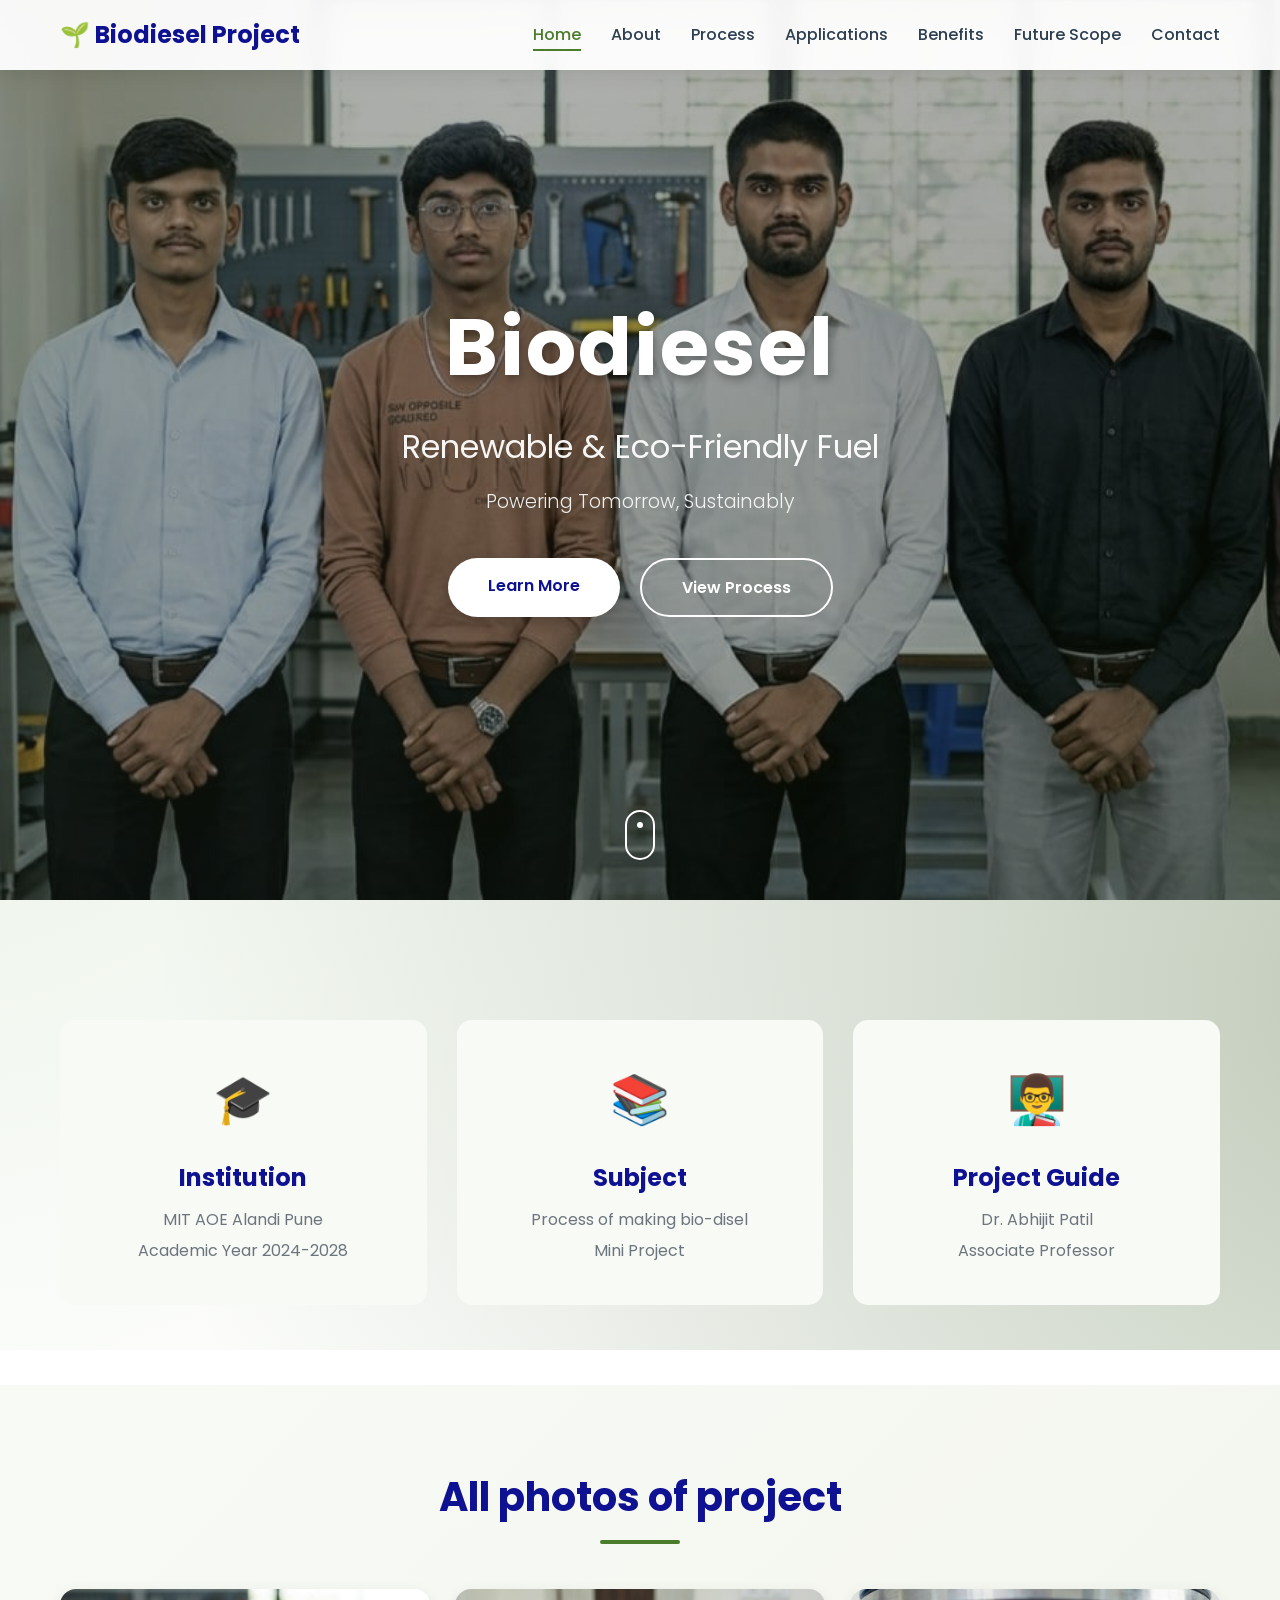
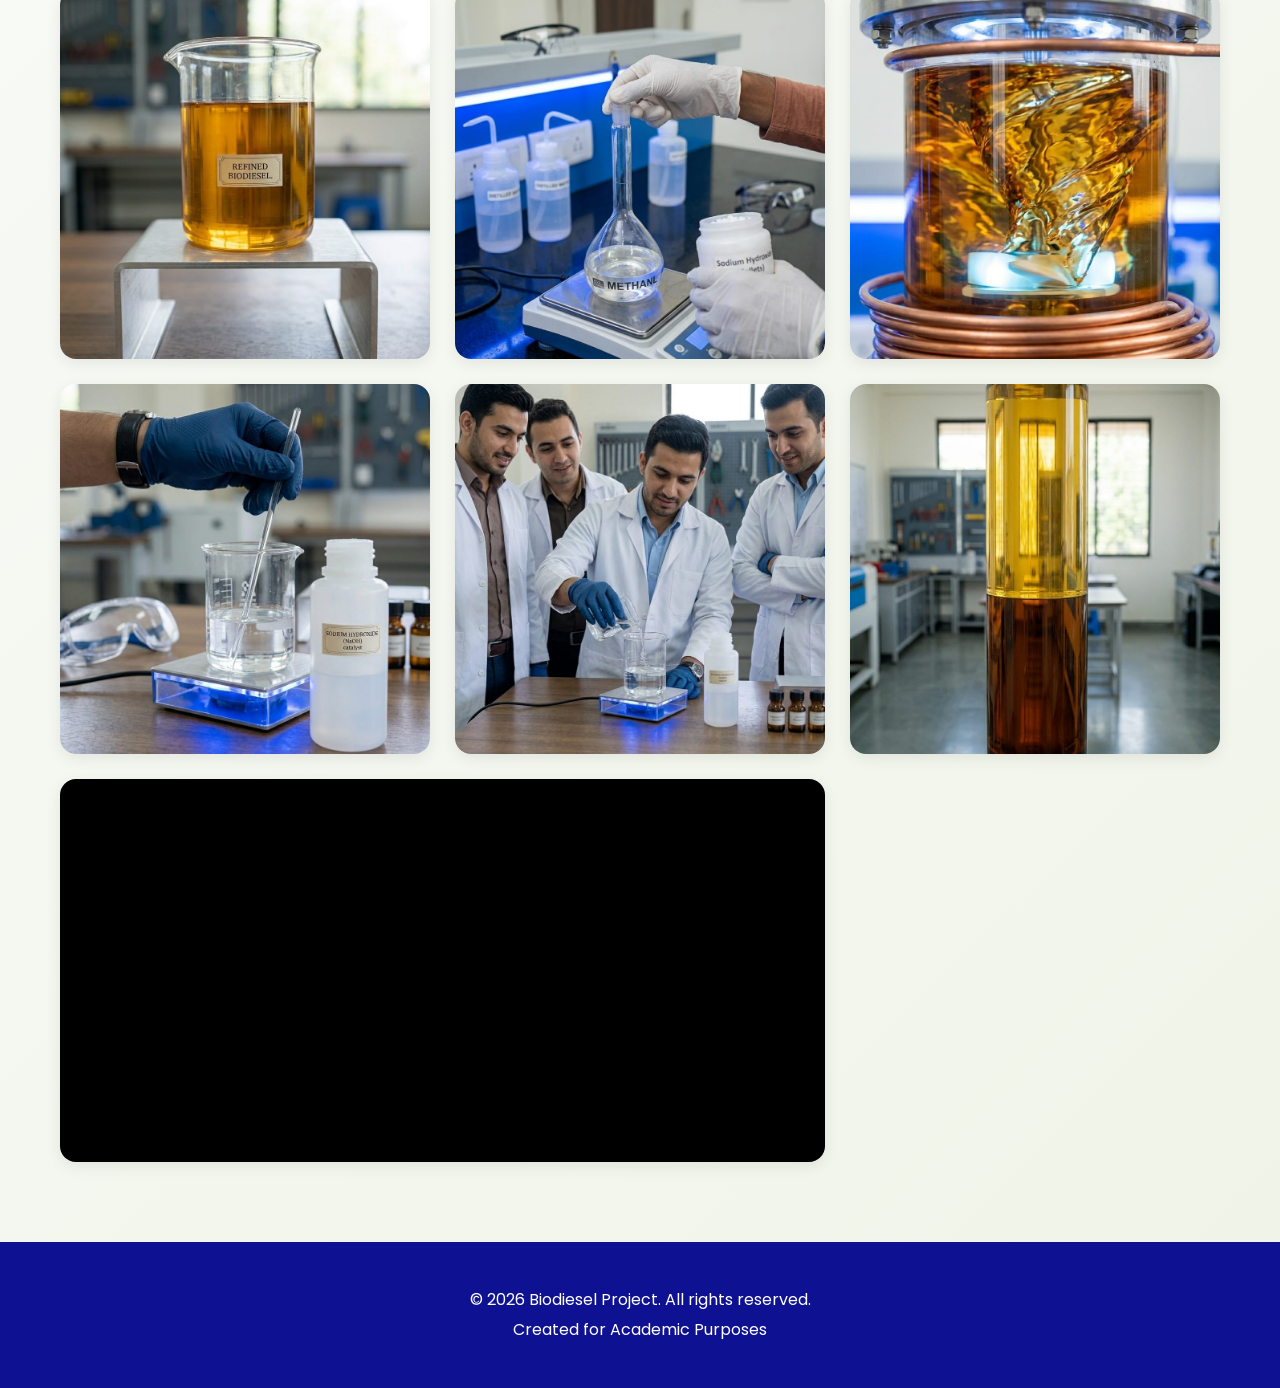
==== index.html @ 15bb2aa9 "done" ====
<!DOCTYPE html>
<html lang="en">
<head>
    <meta charset="UTF-8">
    <meta name="viewport" content="width=device-width, initial-scale=1.0">
    <title>Biodiesel - Renewable & Eco-Friendly Fuel</title>
    <link rel="stylesheet" href="styles.css">
    <link href="https://fonts.googleapis.com/css2?family=Poppins:wght@300;400;600;700&display=swap" rel="stylesheet">
</head>
<body>
    <!-- Navigation -->
    <nav class="navbar">
        <div class="nav-container">
            <div class="nav-logo">🌱 Biodiesel Project</div>
            <ul class="nav-menu">
                <li><a href="index.html" class="nav-link active">Home</a></li>
                <li><a href="about.html" class="nav-link">About</a></li>
                <li><a href="process.html" class="nav-link">Process</a></li>
                <li><a href="applications.html" class="nav-link">Applications</a></li>
                <li><a href="benefits.html" class="nav-link">Benefits</a></li>
                <li><a href="future.html" class="nav-link">Future Scope</a></li>
                <li><a href="contact.html" class="nav-link">Contact</a></li>
            </ul>
            <div class="hamburger">
                <span></span>
                <span></span>
                <span></span>
            </div>
        </div>
    </nav>

    <!-- Hero Section -->
    <section class="hero">
        <div class="hero-overlay"></div>
        <div class="hero-content fade-in-up">
            <h1 class="hero-title">Biodiesel</h1>
            <h2 class="hero-subtitle">Renewable & Eco-Friendly Fuel</h2>
            <p class="hero-tagline">Powering Tomorrow, Sustainably</p>
            <div class="hero-cta">
                <a href="about.html" class="btn btn-primary">Learn More</a>
                <a href="process.html" class="btn btn-secondary">View Process</a>
            </div>
        </div>
        <div class="scroll-indicator">
            <div class="scroll-arrow"></div>
        </div>
    </section>

    <!-- Project Details -->
    <section class="project-details">
        <div class="container">
            <div class="detail-grid fade-in-cards">
                <div class="detail-card">
                    <div class="detail-icon">🎓</div>
                    <h3>Institution</h3>
                    <p>MIT AOE Alandi Pune</p>
                    <p class="detail-meta">Academic Year 2024-2028</p>
                </div>
                <div class="detail-card">
                    <div class="detail-icon">📚</div>
                    <h3>Subject</h3>
                    <p>Process of making bio-disel</p>
                    <p class="detail-meta">Mini Project</p>
                </div>
                <div class="detail-card">
                    <div class="detail-icon">👨‍🏫</div>
                    <h3>Project Guide</h3>
                    <p>Dr. Abhijit Patil</p>
                    <p class="detail-meta">Associate Professor</p>
                </div>
            </div>
        </div>
    </section>

   

    <!-- Media Gallery -->
    <section class="gallery-section">
        <div class="container">
            <h2 class="section-title">All photos of project</h2>
            <div class="gallery-grid">
                <!-- Images -->
                <div class="gallery-item image-item fade-in-cards">
                    <img src="images/biodiesel.image.jpeg" alt="Biodiesel Product" class="gallery-media">
                    <div class="gallery-overlay">
                        <p>Biodiesel Product</p>
                    </div>
                </div>
                <div class="gallery-item image-item fade-in-cards">
                    <img src="images/biodiesel.a.jpeg" alt="Process Step A" class="gallery-media">
                    <div class="gallery-overlay">
                        <p>Process Step A</p>
                    </div>
                </div>
                <div class="gallery-item image-item fade-in-cards">
                    <img src="images/biodiesel.k.jpeg" alt="Process Step K" class="gallery-media">
                    <div class="gallery-overlay">
                        <p>Process Step K</p>
                    </div>
                </div>
                
                <div class="gallery-item image-item fade-in-cards">
                    <img src="images/mixing.image.jpeg" alt="Process Step S" class="gallery-media">
                    <div class="gallery-overlay">
                        <p>Process Step S</p>
                    </div>
                </div>
                <div class="gallery-item image-item fade-in-cards">
                    <img src="images/groups.image.jpeg" alt="System Overview" class="gallery-media">
                    <div class="gallery-overlay">
                        <p>System Overview</p>
                    </div>
                </div>
                <div class="gallery-item image-item fade-in-cards">
                    <img src="images/biodisel.s.jpeg" alt="Process Step S" class="gallery-media">
                    <div class="gallery-overlay">
                        <p>Process Step S</p>
                    </div>
                </div>
                <!-- Videos -->
            
                <div class="gallery-item video-item fade-in-cards">
    <iframe class="gallery-media" 
        src="https://www.youtube.com/embed/OJYBkREuj0s" 
        title="Biodiesel Manufacturing Process"
        frameborder="0"
        allow="accelerometer; autoplay; clipboard-write; encrypted-media; gyroscope; picture-in-picture"
        allowfullscreen>
    </iframe>
</div>
            </div>
        </div>
    </section>

    <!-- Footer -->
    <footer class="footer">
        <div class="container">
            <p>&copy; 2026 Biodiesel Project. All rights reserved.</p>
            <p>Created for Academic Purposes</p>
        </div>
    </footer>

    <script src="script.js"></script>
</body>
</html>
---- styles.css ----
* {
    margin: 0;
    padding: 0;
    box-sizing: border-box;
}

:root {
    --primary-green: #0f1193;
    --accent-green: #4a7c2c;
    --light-green: #7fb069;
    --bg-light: #f8faf6;
    --bg-white: #ffffff;
    --text-dark: #2c3e50;
    --text-light: #6c757d;
    --shadow: rgba(0, 0, 0, 0.1);
    --transition: all 0.3s cubic-bezier(0.4, 0, 0.2, 1);
}

body {
    font-family: 'Poppins', sans-serif;
    color: var(--text-dark);
    background-color: var(--bg-light);
    line-height: 1.6;
    overflow-x: hidden;
}

.container {
    max-width: 1200px;
    margin: 0 auto;
    padding: 0 20px;
}

/* ========================
   NAVIGATION
   ======================== */

.navbar {
    position: fixed;
    top: 0;
    width: 100%;
    background: rgba(255, 255, 255, 0.95);
    backdrop-filter: blur(10px);
    box-shadow: 0 2px 20px var(--shadow);
    z-index: 1000;
    transition: var(--transition);
}

.nav-container {
    max-width: 1200px;
    margin: 0 auto;
    padding: 0 20px;
    display: flex;
    justify-content: space-between;
    align-items: center;
    height: 70px;
}

.nav-logo {
    font-size: 1.5rem;
    font-weight: 700;
    color: var(--primary-green);
    cursor: pointer;
}

.nav-menu {
    display: flex;
    list-style: none;
    gap: 30px;
}

.nav-link {
    color: var(--text-dark);
    text-decoration: none;
    font-weight: 500;
    position: relative;
    transition: var(--transition);
    padding: 5px 0;
}

.nav-link::after {
    content: '';
    position: absolute;
    bottom: 0;
    left: 0;
    width: 0;
    height: 2px;
    background: var(--accent-green);
    transition: var(--transition);
}

.nav-link:hover::after,
.nav-link.active::after {
    width: 100%;
}

.nav-link.active {
    color: var(--accent-green);
}

.hamburger {
    display: none;
    flex-direction: column;
    cursor: pointer;
    gap: 4px;
}

.hamburger span {
    width: 25px;
    height: 3px;
    background: var(--primary-green);
    border-radius: 3px;
    transition: var(--transition);
}

/* ========================
   HERO SECTION
   ======================== */

.hero {
    position: relative;
    height: 100vh;
    display: flex;
    align-items: center;
    justify-content: center;
    background-image: url(images/new.image.jpeg);
   
    background-size: cover;
    /* background: linear-gradient(135deg, var(--primary-green) 0%, var(--accent-green) 100%); */
    
}

.hero::before {
    content: '';
    position: absolute;
    width: 200%;
    height: 200%;
    background: 
        radial-gradient(circle at 20% 50%, rgba(127, 176, 105, 0.2) 0%, transparent 50%),
        radial-gradient(circle at 80% 80%, rgba(45, 80, 22, 0.3) 0%, transparent 50%);
    animation: gradient-shift 15s ease infinite;
}

@keyframes gradient-shift {
    0%, 100% { transform: translate(0, 0) rotate(0deg); }
    50% { transform: translate(-10%, -10%) rotate(5deg); }
}

.hero-overlay {
    position: absolute;
    inset: 0;
    background: rgba(0, 0, 0, 0.3);
}

.hero-content {
    position: relative;
    text-align: center;
    color: white;
    z-index: 2;
    padding: 20px;
}

.hero-title {
    font-size: 5rem;
    font-weight: 700;
    margin-bottom: 10px;
    text-shadow: 2px 4px 10px rgba(0, 0, 0, 0.3);
    letter-spacing: 2px;
}

.hero-subtitle {
    font-size: 2rem;
    font-weight: 400;
    margin-bottom: 15px;
    opacity: 0.95;
}

.hero-tagline {
    font-size: 1.2rem;
    margin-bottom: 40px;
    opacity: 0.9;
    font-weight: 300;
}

.hero-cta {
    display: flex;
    gap: 20px;
    justify-content: center;
    flex-wrap: wrap;
}

.btn {
    padding: 15px 40px;
    border-radius: 50px;
    text-decoration: none;
    font-weight: 600;
    transition: var(--transition);
    cursor: pointer;
    border: none;
    font-size: 1rem;
}

.btn-primary {
    background: white;
    color: var(--primary-green);
    box-shadow: 0 4px 15px rgba(0, 0, 0, 0.2);
}

.btn-primary:hover {
    transform: translateY(-3px);
    box-shadow: 0 6px 25px rgba(0, 0, 0, 0.3);
}

.btn-secondary {
    background: transparent;
    color: white;
    border: 2px solid white;
}

.btn-secondary:hover {
    background: white;
    color: var(--primary-green);
    transform: translateY(-3px);
}

.scroll-indicator {
    position: absolute;
    bottom: 40px;
    left: 50%;
    transform: translateX(-50%);
}

.scroll-arrow {
    width: 30px;
    height: 50px;
    border: 2px solid white;
    border-radius: 20px;
    position: relative;
}

.scroll-arrow::after {
    content: '';
    position: absolute;
    top: 10px;
    left: 50%;
    transform: translateX(-50%);
    width: 6px;
    height: 6px;
    background: white;
    border-radius: 50%;
    animation: scroll-down 2s infinite;
}

@keyframes scroll-down {
    0% { top: 10px; opacity: 1; }
    100% { top: 30px; opacity: 0; }
}

/* ========================
   ANIMATIONS
   ======================== */

.fade-in-up {
    opacity: 0;
    animation: fadeInUp 1s ease forwards;
}

@keyframes fadeInUp {
    to {
        opacity: 1;
        transform: translateY(0);
    }
    from {
        opacity: 0;
        transform: translateY(30px);
    }
}

.fade-in-cards {
    opacity: 0;
}

.fade-in-cards.animate {
    animation: fadeIn 0.8s ease forwards;
}

@keyframes fadeIn {
    to { opacity: 1; }
}

.slide-in-left {
    opacity: 0;
    transform: translateX(-50px);
}

.slide-in-left.animate {
    animation: slideInLeft 0.8s ease forwards;
}

@keyframes slideInLeft {
    to {
        opacity: 1;
        transform: translateX(0);
    }
}

.slide-in-right {
    opacity: 0;
    transform: translateX(50px);
}

.slide-in-right.animate {
    animation: slideInRight 0.8s ease forwards;
}

@keyframes slideInRight {
    to {
        opacity: 1;
        transform: translateX(0);
    }
}

/* ========================
   SECTIONS
   ======================== */

.project-details {
    padding: 80px 0;
    background: white;
}

.detail-grid {
    display: grid;
    grid-template-columns: repeat(auto-fit, minmax(300px, 1fr));
    gap: 30px;
    margin-top: 40px;
}

.detail-card {
    background: var(--bg-light);
    padding: 40px 30px;
    border-radius: 15px;
    text-align: center;
    transition: var(--transition);
    border: 2px solid transparent;
}

.detail-card:hover {
    transform: translateY(-10px);
    box-shadow: 0 10px 30px var(--shadow);
    border-color: var(--light-green);
}

.detail-icon {
    font-size: 3rem;
    margin-bottom: 20px;
}

.detail-card h3 {
    font-size: 1.5rem;
    color: var(--primary-green);
    margin-bottom: 10px;
}

.detail-card p {
    color: var(--text-light);
    font-size: 1rem;
}

.detail-meta {
    font-size: 0.9rem;
    margin-top: 5px;
}

/* ========================
   TEAM SECTION
   ======================== */

.team-section {
    padding: 80px 0;
    background: var(--bg-light);
}

.section-title {
    font-size: 2.5rem;
    color: var(--primary-green);
    text-align: center;
    margin-bottom: 50px;
    position: relative;
}

.section-title::after {
    content: '';
    position: absolute;
    bottom: -15px;
    left: 50%;
    transform: translateX(-50%);
    width: 80px;
    height: 4px;
    background: var(--accent-green);
    border-radius: 2px;
}

.team-grid {
    display: grid;
    grid-template-columns: repeat(auto-fit, minmax(250px, 1fr));
    gap: 30px;
}

.team-card {
    background: white;
    padding: 40px 20px;
    border-radius: 15px;
    text-align: center;
    transition: var(--transition);
    box-shadow: 0 4px 15px var(--shadow);
}

.team-card:hover {
    transform: translateY(-10px) scale(1.02);
    box-shadow: 0 8px 25px rgba(74, 124, 44, 0.2);
}

.team-avatar {
    font-size: 4rem;
    margin-bottom: 20px;
}

.team-card h3 {
    font-size: 1.3rem;
    color: var(--primary-green);
    margin-bottom: 8px;
}

.team-role {
    color: var(--accent-green);
    font-weight: 500;
    margin-bottom: 5px;
}

.team-id {
    color: var(--text-light);
    font-size: 0.9rem;
}

/* ========================
   INTRO SECTION
   ======================== */

.intro-section {
    padding: 80px 0;
    background: white;
}

.intro-content {
    display: grid;
    grid-template-columns: 1fr 1fr;
    gap: 60px;
    align-items: center;
}

.intro-text h2 {
    text-align: left;
}

.intro-text h2::after {
    left: 0;
    transform: none;
}

.intro-paragraph {
    margin-bottom: 20px;
    color: var(--text-light);
    line-height: 1.8;
    font-size: 1.05rem;
}

.intro-stats {
    display: flex;
    gap: 30px;
    margin-top: 40px;
}

.stat-item {
    text-align: center;
}

.stat-number {
    font-size: 2.5rem;
    font-weight: 700;
    color: var(--accent-green);
    margin-bottom: 5px;
}

.stat-label {
    color: var(--text-light);
    font-size: 0.9rem;
}

.intro-image {
    position: relative;
}

.image-placeholder {
    background: linear-gradient(135deg, var(--light-green), var(--accent-green));
    border-radius: 20px;
    height: 400px;
    display: flex;
    align-items: center;
    justify-content: center;
    position: relative;
    overflow: hidden;
    box-shadow: 0 10px 40px rgba(74, 124, 44, 0.3);
}

.fuel-drop-animation {
    position: relative;
    width: 100%;
    height: 100%;
}

.drop {
    position: absolute;
    width: 20px;
    height: 30px;
    background: rgba(255, 255, 255, 0.6);
    border-radius: 50% 50% 50% 0;
    transform: rotate(-45deg);
    animation: dropFall 3s ease-in-out infinite;
}

.drop:nth-child(1) {
    left: 30%;
    animation-delay: 0s;
}

.drop:nth-child(2) {
    left: 50%;
    animation-delay: 1s;
}

.drop:nth-child(3) {
    left: 70%;
    animation-delay: 2s;
}

@keyframes dropFall {
    0% {
        top: -10%;
        opacity: 0;
    }
    10% {
        opacity: 1;
    }
    90% {
        opacity: 1;
    }
    100% {
        top: 110%;
        opacity: 0;
    }
}

/* ========================
   FOOTER
   ======================== */

.footer {
    background: var(--primary-green);
    color: white;
    padding: 40px 0;
    text-align: center;
}

.footer p {
    margin: 5px 0;
}

/* ========================
   PAGE HEADER
   ======================== */

.page-header {
    position: relative;
    height: 50vh;
    min-height: 400px;
    display: flex;
    align-items: center;
    justify-content: center;
    background: linear-gradient(135deg, var(--primary-green) 0%, var(--accent-green) 100%);
    margin-top: 70px;
    overflow: hidden;
}

.page-header::before {
    content: '';
    position: absolute;
    inset: 0;
    background: 
        radial-gradient(circle at 30% 50%, rgba(127, 176, 105, 0.2) 0%, transparent 50%),
        radial-gradient(circle at 70% 70%, rgba(45, 80, 22, 0.3) 0%, transparent 50%);
    animation: gradient-shift 12s ease infinite;
}

.header-overlay {
    position: absolute;
    inset: 0;
    background: rgba(0, 0, 0, 0.2);
}

.header-content {
    position: relative;
    text-align: center;
    color: white;
    z-index: 2;
    padding: 20px;
}

.page-title {
    font-size: 3.5rem;
    font-weight: 700;
    margin-bottom: 15px;
    text-shadow: 2px 4px 10px rgba(0, 0, 0, 0.3);
}

.page-subtitle {
    font-size: 1.3rem;
    opacity: 0.95;
    font-weight: 300;
}

/* ========================
   CONTENT SECTIONS
   ======================== */

.content-section {
    padding: 80px 0;
}

.alt-bg {
    background: var(--bg-light);
}

.content-grid {
    display: grid;
    grid-template-columns: 1fr 1fr;
    gap: 60px;
    align-items: start;
}

.content-text h2 {
    text-align: left;
}

.content-text h2::after {
    left: 0;
    transform: none;
}

.content-paragraph {
    margin-bottom: 20px;
    color: var(--text-light);
    line-height: 1.8;
    font-size: 1.05rem;
}

.content-visual {
    display: flex;
    flex-direction: column;
    gap: 20px;
}

.visual-card {
    background: white;
    padding: 30px;
    border-radius: 15px;
    text-align: center;
    box-shadow: 0 4px 15px var(--shadow);
    transition: var(--transition);
}

.visual-card:hover {
    transform: translateX(10px);
    box-shadow: 0 8px 25px rgba(74, 124, 44, 0.2);
}

.icon-large {
    font-size: 3rem;
    margin-bottom: 15px;
}

.visual-card h3 {
    color: var(--primary-green);
    margin-bottom: 10px;
    font-size: 1.2rem;
}

.visual-card p {
    color: var(--text-light);
    font-size: 0.95rem;
}

/* ========================
   IMPORTANCE GRID
   ======================== */

.importance-grid {
    display: grid;
    grid-template-columns: repeat(auto-fit, minmax(300px, 1fr));
    gap: 30px;
    margin-top: 50px;
}

.importance-card {
    background: white;
    padding: 40px 30px;
    border-radius: 15px;
    text-align: center;
    transition: var(--transition);
    box-shadow: 0 4px 15px var(--shadow);
    border-top: 4px solid var(--light-green);
}

.importance-card:hover {
    transform: translateY(-10px);
    box-shadow: 0 10px 30px rgba(74, 124, 44, 0.2);
    border-top-color: var(--accent-green);
}

.importance-icon {
    font-size: 3.5rem;
    margin-bottom: 20px;
}

.importance-card h3 {
    color: var(--primary-green);
    margin-bottom: 15px;
    font-size: 1.3rem;
}

.importance-card p {
    color: var(--text-light);
    line-height: 1.7;
    font-size: 1rem;
}

/* ========================
   TIMELINE
   ======================== */

.timeline {
    position: relative;
    max-width: 900px;
    margin: 50px auto;
    padding: 20px 0;
}

.timeline::before {
    content: '';
    position: absolute;
    left: 50%;
    transform: translateX(-50%);
    width: 4px;
    height: 100%;
    background: var(--light-green);
    border-radius: 2px;
}

.timeline-item {
    display: grid;
    grid-template-columns: 1fr 40px 1fr;
    gap: 30px;
    margin-bottom: 60px;
    position: relative;
}

.timeline-item:nth-child(even) .timeline-content {
    grid-column: 1;
    text-align: right;
}

.timeline-item:nth-child(even) .timeline-marker {
    grid-column: 2;
}

.timeline-item:nth-child(odd) .timeline-content {
    grid-column: 3;
    text-align: left;
}

.timeline-item:nth-child(odd) .timeline-marker {
    grid-column: 2;
}

.timeline-marker {
    display: flex;
    justify-content: center;
    align-items: center;
}

.timeline-dot {
    width: 20px;
    height: 20px;
    background: white;
    border: 4px solid var(--accent-green);
    border-radius: 50%;
    box-shadow: 0 0 0 4px var(--bg-light);
    position: relative;
    z-index: 2;
}

.timeline-content {
    background: white;
    padding: 30px;
    border-radius: 15px;
    box-shadow: 0 4px 15px var(--shadow);
    transition: var(--transition);
}

.timeline-content:hover {
    transform: scale(1.03);
    box-shadow: 0 8px 25px rgba(74, 124, 44, 0.2);
}

.timeline-year {
    font-size: 1.5rem;
    font-weight: 700;
    color: var(--accent-green);
    margin-bottom: 10px;
}

.timeline-content h3 {
    color: var(--primary-green);
    margin-bottom: 15px;
    font-size: 1.3rem;
}

.timeline-content p {
    color: var(--text-light);
    line-height: 1.7;
}

/* ========================
   FACTS GRID
   ======================== */

.facts-grid {
    display: grid;
    grid-template-columns: repeat(auto-fit, minmax(200px, 1fr));
    gap: 30px;
    margin-top: 50px;
}

.fact-card {
    background: white;
    padding: 40px 20px;
    border-radius: 15px;
    text-align: center;
    box-shadow: 0 4px 15px var(--shadow);
    transition: var(--transition);
    border: 2px solid transparent;
}

.fact-card:hover {
    transform: translateY(-5px) rotate(2deg);
    box-shadow: 0 10px 30px rgba(74, 124, 44, 0.2);
    border-color: var(--light-green);
}

.fact-number {
    font-size: 2.5rem;
    font-weight: 700;
    color: var(--accent-green);
    margin-bottom: 15px;
}

.fact-card p {
    color: var(--text-light);
    font-size: 0.95rem;
    line-height: 1.5;
}

/* ========================
   RESPONSIVE DESIGN
   ======================== */

@media (max-width: 768px) {
    .nav-menu {
        position: fixed;
        left: -100%;
        top: 70px;
        flex-direction: column;
        background: white;
        width: 100%;
        text-align: center;
        transition: var(--transition);
        box-shadow: 0 10px 27px var(--shadow);
        padding: 20px 0;
    }

    .nav-menu.active {
        left: 0;
    }

    .hamburger {
        display: flex;
    }

    .hamburger.active span:nth-child(1) {
        transform: rotate(45deg) translate(5px, 5px);
    }

    .hamburger.active span:nth-child(2) {
        opacity: 0;
    }

    .hamburger.active span:nth-child(3) {
        transform: rotate(-45deg) translate(7px, -6px);
    }

    .hero-title {
        font-size: 3rem;
    }

    .hero-subtitle {
        font-size: 1.5rem;
    }

    .intro-content {
        grid-template-columns: 1fr;
    }

    .intro-stats {
        flex-wrap: wrap;
    }

    .detail-grid,
    .team-grid {
        grid-template-columns: 1fr;
    }

    .page-title {
        font-size: 2.5rem;
    }

    .content-grid {
        grid-template-columns: 1fr;
        gap: 40px;
    }

    .timeline::before {
        left: 20px;
    }

    .timeline-item {
        grid-template-columns: 40px 1fr;
        gap: 20px;
    }

    .timeline-item:nth-child(even) .timeline-content,
    .timeline-item:nth-child(odd) .timeline-content {
        grid-column: 2;
        text-align: left;
    }

    .timeline-item:nth-child(even) .timeline-marker,
    .timeline-item:nth-child(odd) .timeline-marker {
        grid-column: 1;
    }
}

/* ========================
   APPLICATIONS PAGE
   ======================== */

.applications-grid {
    display: grid;
    grid-template-columns: repeat(auto-fit, minmax(320px, 1fr));
    gap: 30px;
    margin-top: 50px;
}

.app-card {
    background: white;
    padding: 40px 30px;
    border-radius: 20px;
    box-shadow: 0 4px 20px var(--shadow);
    transition: var(--transition);
    border-top: 4px solid var(--light-green);
    position: relative;
    overflow: hidden;
}

.app-card::before {
    content: '';
    position: absolute;
    top: 0;
    left: -100%;
    width: 100%;
    height: 100%;
    background: linear-gradient(90deg, transparent, rgba(127, 176, 105, 0.1), transparent);
    transition: left 0.5s ease;
}

.app-card:hover::before {
    left: 100%;
}

.app-card:hover {
    transform: translateY(-10px);
    box-shadow: 0 12px 35px rgba(74, 124, 44, 0.2);
    border-top-color: var(--accent-green);
}

.app-icon {
    font-size: 4rem;
    margin-bottom: 20px;
    text-align: center;
    animation: iconFloat 3s ease-in-out infinite;
}

@keyframes iconFloat {
    0%, 100% { transform: translateY(0); }
    50% { transform: translateY(-10px); }
}

.app-card h3 {
    color: var(--primary-green);
    font-size: 1.4rem;
    margin-bottom: 15px;
}

.app-card p {
    color: var(--text-light);
    line-height: 1.8;
    font-size: 1rem;
    margin-bottom: 20px;
}

.app-stats {
    display: flex;
    gap: 10px;
    flex-wrap: wrap;
}

.stat-badge {
    background: linear-gradient(135deg, var(--light-green), var(--accent-green));
    color: white;
    padding: 8px 20px;
    border-radius: 20px;
    font-size: 0.9rem;
    font-weight: 600;
}

/* Sector Cards */
.sector-grid {
    display: grid;
    grid-template-columns: repeat(auto-fit, minmax(450px, 1fr));
    gap: 30px;
    margin-top: 50px;
}

.sector-card {
    background: white;
    padding: 35px;
    border-radius: 20px;
    box-shadow: 0 4px 20px var(--shadow);
    transition: var(--transition);
}

.sector-card:hover {
    transform: scale(1.02);
    box-shadow: 0 8px 30px rgba(74, 124, 44, 0.2);
}

.sector-header {
    display: flex;
    align-items: center;
    gap: 20px;
    margin-bottom: 25px;
    padding-bottom: 20px;
    border-bottom: 2px solid var(--bg-light);
}

.sector-icon {
    font-size: 3rem;
    flex-shrink: 0;
}

.sector-card h3 {
    color: var(--primary-green);
    font-size: 1.4rem;
}

.sector-list {
    list-style: none;
    padding: 0;
}

.sector-list li {
    padding: 12px 0 12px 35px;
    color: var(--text-light);
    position: relative;
    line-height: 1.6;
    transition: var(--transition);
}

.sector-list li::before {
    content: '✓';
    position: absolute;
    left: 0;
    color: var(--accent-green);
    font-weight: 700;
    font-size: 1.2rem;
}

.sector-list li:hover {
    color: var(--primary-green);
    padding-left: 40px;
}

/* Special Applications */
.special-apps {
    display: grid;
    grid-template-columns: repeat(auto-fit, minmax(350px, 1fr));
    gap: 30px;
    margin-top: 50px;
}

.special-card {
    background: linear-gradient(135deg, white 0%, var(--bg-light) 100%);
    padding: 40px 30px;
    border-radius: 20px;
    box-shadow: 0 4px 20px var(--shadow);
    transition: var(--transition);
    text-align: center;
    border: 2px solid transparent;
}

.special-card:hover {
    transform: translateY(-8px) rotate(1deg);
    box-shadow: 0 12px 35px rgba(74, 124, 44, 0.25);
    border-color: var(--light-green);
}

.special-badge {
    width: 80px;
    height: 80px;
    margin: 0 auto 20px;
    background: linear-gradient(135deg, var(--light-green), var(--accent-green));
    border-radius: 50%;
    display: flex;
    align-items: center;
    justify-content: center;
    font-size: 2.5rem;
    box-shadow: 0 4px 15px rgba(74, 124, 44, 0.3);
}

.special-card h3 {
    color: var(--primary-green);
    font-size: 1.3rem;
    margin-bottom: 15px;
}

.special-card p {
    color: var(--text-light);
    line-height: 1.7;
    font-size: 1rem;
}

/* Blend Cards */
.blend-grid {
    display: grid;
    grid-template-columns: repeat(auto-fit, minmax(280px, 1fr));
    gap: 30px;
    margin-top: 50px;
}

.blend-card {
    background: white;
    padding: 40px 30px;
    border-radius: 20px;
    box-shadow: 0 4px 20px var(--shadow);
    text-align: center;
    transition: var(--transition);
    position: relative;
    overflow: hidden;
}

.blend-card::after {
    content: '';
    position: absolute;
    top: -50%;
    right: -50%;
    width: 200%;
    height: 200%;
    background: radial-gradient(circle, rgba(127, 176, 105, 0.1) 0%, transparent 70%);
    transform: scale(0);
    transition: transform 0.5s ease;
}

.blend-card:hover::after {
    transform: scale(1);
}

.blend-card:hover {
    transform: translateY(-10px);
    box-shadow: 0 12px 40px rgba(74, 124, 44, 0.25);
}

.blend-label {
    width: 100px;
    height: 100px;
    margin: 0 auto 25px;
    background: linear-gradient(135deg, var(--accent-green), var(--primary-green));
    border-radius: 50%;
    display: flex;
    align-items: center;
    justify-content: center;
    font-size: 2rem;
    font-weight: 700;
    color: white;
    box-shadow: 0 6px 20px rgba(74, 124, 44, 0.4);
    position: relative;
    z-index: 1;
}

.blend-card h3 {
    color: var(--primary-green);
    font-size: 1.4rem;
    margin-bottom: 15px;
    position: relative;
    z-index: 1;
}

.blend-card p {
    color: var(--text-light);
    line-height: 1.7;
    margin-bottom: 20px;
    position: relative;
    z-index: 1;
}

.blend-use {
    background: var(--bg-light);
    padding: 10px 20px;
    border-radius: 20px;
    color: var(--accent-green);
    font-weight: 600;
    font-size: 0.9rem;
    position: relative;
    z-index: 1;
}

/* Responsive for Applications */
@media (max-width: 768px) {
    .applications-grid,
    .sector-grid,
    .special-apps,
    .blend-grid {
        grid-template-columns: 1fr;
    }

    .sector-grid {
        gap: 20px;
    }
}

/* ========================
   BENEFITS PAGE
   ======================== */

.benefits-grid {
    display: grid;
    grid-template-columns: repeat(auto-fit, minmax(350px, 1fr));
    gap: 35px;
    margin-top: 50px;
}

.benefit-card {
    background: white;
    padding: 40px 35px;
    border-radius: 20px;
    box-shadow: 0 4px 20px var(--shadow);
    transition: var(--transition);
    position: relative;
    overflow: hidden;
}

.benefit-card::before {
    content: '';
    position: absolute;
    top: 0;
    left: 0;
    width: 5px;
    height: 100%;
    transition: width 0.3s ease;
}

.benefit-card.env::before {
    background: linear-gradient(to bottom, #4caf50, #81c784);
}

.benefit-card.econ::before {
    background: linear-gradient(to bottom, #ff9800, #ffb74d);
}

.benefit-card.tech::before {
    background: linear-gradient(to bottom, #2196f3, #64b5f6);
}

.benefit-card:hover::before {
    width: 100%;
    opacity: 0.1;
}

.benefit-card:hover {
    transform: translateY(-10px);
    box-shadow: 0 15px 40px rgba(0, 0, 0, 0.15);
}

.benefit-icon-wrapper {
    width: 80px;
    height: 80px;
    margin-bottom: 25px;
    background: linear-gradient(135deg, var(--bg-light), white);
    border-radius: 50%;
    display: flex;
    align-items: center;
    justify-content: center;
    box-shadow: 0 4px 15px rgba(0, 0, 0, 0.1);
}

.benefit-icon {
    font-size: 2.5rem;
}

.benefit-card h3 {
    color: var(--primary-green);
    font-size: 1.4rem;
    margin-bottom: 15px;
}

.benefit-card p {
    color: var(--text-light);
    line-height: 1.8;
    margin-bottom: 25px;
}

.benefit-metric {
    display: flex;
    align-items: center;
    gap: 15px;
    padding-top: 20px;
    border-top: 2px solid var(--bg-light);
}

.metric-value {
    font-size: 2rem;
    font-weight: 700;
    color: var(--accent-green);
}

.metric-label {
    font-size: 0.9rem;
    color: var(--text-light);
}

/* Comparison Table */
.comparison-table {
    background: white;
    border-radius: 20px;
    overflow: hidden;
    box-shadow: 0 4px 20px var(--shadow);
    margin-top: 50px;
}

.comparison-header {
    display: grid;
    grid-template-columns: 2fr 1.5fr 1.5fr;
    background: linear-gradient(135deg, var(--primary-green), var(--accent-green));
    color: white;
    font-weight: 600;
    font-size: 1.1rem;
}

.comparison-row {
    display: grid;
    grid-template-columns: 2fr 1.5fr 1.5fr;
    border-bottom: 1px solid var(--bg-light);
    transition: var(--transition);
}

.comparison-row:hover {
    background: var(--bg-light);
}

.comp-col {
    padding: 20px;
    display: flex;
    align-items: center;
}

.comparison-row .comp-col:first-child {
    font-weight: 600;
    color: var(--primary-green);
}

.highlight-green {
    color: var(--accent-green);
    font-weight: 600;
}

/* ========================
   FUTURE SCOPE PAGE
   ======================== */

.trend-grid {
    display: grid;
    grid-template-columns: repeat(auto-fit, minmax(280px, 1fr));
    gap: 30px;
    margin-top: 50px;
}

.trend-card {
    background: white;
    padding: 40px 30px;
    border-radius: 20px;
    box-shadow: 0 4px 20px var(--shadow);
    text-align: center;
    transition: var(--transition);
    position: relative;
    overflow: hidden;
}

.trend-card::after {
    content: '';
    position: absolute;
    bottom: 0;
    left: 0;
    width: 100%;
    height: 4px;
    background: linear-gradient(90deg, var(--light-green), var(--accent-green));
    transform: scaleX(0);
    transition: transform 0.3s ease;
}

.trend-card:hover::after {
    transform: scaleX(1);
}

.trend-card:hover {
    transform: translateY(-10px);
    box-shadow: 0 12px 35px rgba(74, 124, 44, 0.2);
}

.trend-icon {
    font-size: 4rem;
    margin-bottom: 20px;
}

.trend-card h3 {
    color: var(--primary-green);
    font-size: 1.4rem;
    margin-bottom: 15px;
}

.trend-card p {
    color: var(--text-light);
    line-height: 1.7;
    margin-bottom: 20px;
}

.trend-stat {
    font-size: 1.8rem;
    font-weight: 700;
    color: var(--accent-green);
}

/* Innovation Cards */
.innovation-grid {
    display: grid;
    gap: 30px;
    margin-top: 50px;
}

.innovation-card {
    background: white;
    padding: 40px;
    border-radius: 20px;
    box-shadow: 0 4px 20px var(--shadow);
    display: grid;
    grid-template-columns: 80px 1fr;
    gap: 30px;
    align-items: start;
    transition: var(--transition);
}

.innovation-card:hover {
    transform: translateX(10px);
    box-shadow: 0 8px 30px rgba(74, 124, 44, 0.2);
}

.innovation-number {
    width: 80px;
    height: 80px;
    background: linear-gradient(135deg, var(--accent-green), var(--primary-green));
    border-radius: 50%;
    display: flex;
    align-items: center;
    justify-content: center;
    font-size: 2rem;
    font-weight: 700;
    color: white;
    box-shadow: 0 4px 15px rgba(74, 124, 44, 0.3);
}

.innovation-card h3 {
    color: var(--primary-green);
    font-size: 1.5rem;
    margin-bottom: 15px;
}

.innovation-card p {
    color: var(--text-light);
    line-height: 1.8;
}

/* India Content */
.india-content {
    display: grid;
    grid-template-columns: 1.5fr 1fr;
    gap: 50px;
    margin-top: 50px;
}

.india-text h3 {
    color: var(--primary-green);
    font-size: 1.4rem;
    margin-bottom: 15px;
    margin-top: 30px;
}

.india-text h3:first-child {
    margin-top: 0;
}

.india-stats {
    display: grid;
    gap: 20px;
}

.stat-box {
    background: white;
    padding: 30px;
    border-radius: 15px;
    box-shadow: 0 4px 15px var(--shadow);
    text-align: center;
    transition: var(--transition);
}

.stat-box:hover {
    transform: scale(1.05);
    box-shadow: 0 8px 25px rgba(74, 124, 44, 0.2);
}

.stat-box .stat-icon {
    font-size: 2.5rem;
    margin-bottom: 15px;
}

.stat-box .stat-value {
    font-size: 2.5rem;
    font-weight: 700;
    color: var(--accent-green);
    margin-bottom: 10px;
}

.stat-box .stat-label {
    color: var(--text-light);
    font-size: 0.95rem;
}

/* Future Applications */
.future-apps {
    display: grid;
    grid-template-columns: repeat(auto-fit, minmax(280px, 1fr));
    gap: 30px;
    margin-top: 50px;
}

.future-card {
    background: white;
    padding: 40px 30px;
    border-radius: 20px;
    box-shadow: 0 4px 20px var(--shadow);
    text-align: center;
    transition: var(--transition);
}

.future-card:hover {
    transform: translateY(-8px) rotate(-2deg);
    box-shadow: 0 12px 35px rgba(74, 124, 44, 0.25);
}

.future-badge {
    width: 80px;
    height: 80px;
    margin: 0 auto 25px;
    background: linear-gradient(135deg, var(--light-green), var(--accent-green));
    border-radius: 50%;
    display: flex;
    align-items: center;
    justify-content: center;
    font-size: 2.5rem;
    box-shadow: 0 4px 15px rgba(74, 124, 44, 0.3);
}

.future-card h3 {
    color: var(--primary-green);
    font-size: 1.3rem;
    margin-bottom: 15px;
}

.future-card p {
    color: var(--text-light);
    line-height: 1.7;
}

/* Challenge Cards */
.challenge-grid {
    display: grid;
    grid-template-columns: repeat(auto-fit, minmax(400px, 1fr));
    gap: 30px;
    margin-top: 50px;
}

.challenge-card {
    background: white;
    padding: 35px;
    border-radius: 20px;
    box-shadow: 0 4px 20px var(--shadow);
    transition: var(--transition);
}

.challenge-card:hover {
    transform: scale(1.02);
    box-shadow: 0 8px 30px rgba(74, 124, 44, 0.2);
}

.challenge-card h3 {
    color: var(--primary-green);
    font-size: 1.4rem;
    margin-bottom: 20px;
}

.challenge-solution {
    display: flex;
    flex-direction: column;
    gap: 20px;
}

.challenge-part,
.solution-part {
    padding: 20px;
    border-radius: 12px;
}

.challenge-part {
    background: #ffebee;
    border-left: 4px solid #e53935;
}

.solution-part {
    background: #e8f5e9;
    border-left: 4px solid #4caf50;
}

.challenge-part strong,
.solution-part strong {
    display: block;
    margin-bottom: 10px;
    font-size: 1.1rem;
}

.challenge-part p,
.solution-part p {
    color: var(--text-light);
    line-height: 1.7;
    margin: 0;
}

/* Vision Section */
.vision-section {
    padding: 100px 0;
    background: linear-gradient(135deg, var(--primary-green), var(--accent-green));
    color: white;
    text-align: center;
}

.vision-content {
    max-width: 900px;
    margin: 0 auto;
}

.vision-title {
    font-size: 3.5rem;
    font-weight: 700;
    margin-bottom: 15px;
    text-shadow: 2px 4px 10px rgba(0, 0, 0, 0.2);
}

.vision-subtitle {
    font-size: 1.5rem;
    margin-bottom: 50px;
    opacity: 0.95;
}

.vision-points {
    display: grid;
    grid-template-columns: repeat(auto-fit, minmax(200px, 1fr));
    gap: 30px;
}

.vision-point {
    background: rgba(255, 255, 255, 0.15);
    backdrop-filter: blur(10px);
    padding: 30px;
    border-radius: 15px;
    transition: var(--transition);
}

.vision-point:hover {
    background: rgba(255, 255, 255, 0.25);
    transform: translateY(-5px);
}

.vision-icon {
    font-size: 3rem;
    margin-bottom: 15px;
}

.vision-point p {
    line-height: 1.6;
    font-size: 1.05rem;
}

/* ========================
   CONTACT PAGE
   ======================== */

.contact-section {
    padding: 80px 0;
}

.contact-grid {
    display: grid;
    grid-template-columns: 1.2fr 1fr;
    gap: 60px;
    margin-top: 40px;
}

.contact-form-wrapper h2,
.contact-info-wrapper h2 {
    color: var(--primary-green);
    font-size: 2rem;
    margin-bottom: 20px;
}

.form-description {
    color: var(--text-light);
    line-height: 1.7;
    margin-bottom: 30px;
}

.contact-form {
    display: flex;
    flex-direction: column;
    gap: 25px;
}

.form-group {
    display: flex;
    flex-direction: column;
    gap: 8px;
}

.form-group label {
    color: var(--text-dark);
    font-weight: 600;
    font-size: 0.95rem;
}

.form-group input,
.form-group select,
.form-group textarea {
    padding: 15px;
    border: 2px solid #e0e0e0;
    border-radius: 10px;
    font-family: 'Poppins', sans-serif;
    font-size: 1rem;
    transition: var(--transition);
}

.form-group input:focus,
.form-group select:focus,
.form-group textarea:focus {
    outline: none;
    border-color: var(--accent-green);
    box-shadow: 0 0 0 3px rgba(127, 176, 105, 0.1);
}

.form-group textarea {
    resize: vertical;
}

.error-message {
    color: #e53935;
    font-size: 0.85rem;
    display: none;
}

.submit-btn {
    padding: 18px 40px;
    background: linear-gradient(135deg, var(--accent-green), var(--primary-green));
    color: white;
    border: none;
    border-radius: 50px;
    font-size: 1.1rem;
    font-weight: 600;
    cursor: pointer;
    transition: var(--transition);
    display: flex;
    align-items: center;
    justify-content: center;
    gap: 10px;
    margin-top: 10px;
}

.submit-btn:hover {
    transform: translateY(-3px);
    box-shadow: 0 8px 25px rgba(74, 124, 44, 0.3);
}

.submit-btn:active {
    transform: translateY(-1px);
}

.success-message {
    background: #e8f5e9;
    border: 2px solid #4caf50;
    border-radius: 15px;
    padding: 40px;
    text-align: center;
    animation: slideInDown 0.5s ease;
}

@keyframes slideInDown {
    from {
        opacity: 0;
        transform: translateY(-20px);
    }
    to {
        opacity: 1;
        transform: translateY(0);
    }
}

.success-icon {
    width: 80px;
    height: 80px;
    background: #4caf50;
    color: white;
    border-radius: 50%;
    display: flex;
    align-items: center;
    justify-content: center;
    font-size: 3rem;
    margin: 0 auto 20px;
}

.success-message h3 {
    color: #2e7d32;
    margin-bottom: 10px;
}

.success-message p {
    color: var(--text-light);
}

/* Contact Info */
.contact-info-wrapper {
    display: flex;
    flex-direction: column;
    gap: 25px;
}

.info-card {
    background: white;
    padding: 30px;
    border-radius: 15px;
    box-shadow: 0 4px 15px var(--shadow);
    transition: var(--transition);
}

.info-card:hover {
    transform: translateX(5px);
    box-shadow: 0 6px 20px rgba(74, 124, 44, 0.15);
}

.info-icon {
    font-size: 2.5rem;
    margin-bottom: 15px;
}

.info-card h3 {
    color: var(--primary-green);
    font-size: 1.2rem;
    margin-bottom: 10px;
}

.info-card p {
    color: var(--text-light);
    line-height: 1.7;
}

.info-card a {
    color: var(--accent-green);
    text-decoration: none;
    transition: var(--transition);
}

.info-card a:hover {
    color: var(--primary-green);
    text-decoration: underline;
}

.social-links {
    background: linear-gradient(135deg, var(--primary-green), var(--accent-green));
    padding: 30px;
    border-radius: 15px;
    color: white;
    text-align: center;
}

.social-links h3 {
    color: white;
    margin-bottom: 20px;
}

.social-icons {
    display: flex;
    justify-content: center;
    gap: 15px;
}

.social-icon {
    width: 50px;
    height: 50px;
    background: rgba(255, 255, 255, 0.2);
    backdrop-filter: blur(10px);
    border-radius: 50%;
    display: flex;
    align-items: center;
    justify-content: center;
    font-size: 1.5rem;
    transition: var(--transition);
    text-decoration: none;
}

.social-icon:hover {
    background: rgba(255, 255, 255, 0.3);
    transform: translateY(-5px);
}

/* Team Contact Section */
.team-contact-section {
    padding: 80px 0;
    background: var(--bg-light);
}

.team-contact-grid {
    display: grid;
    grid-template-columns: repeat(auto-fit, minmax(280px, 1fr));
    gap: 30px;
    margin-top: 50px;
}

.team-contact-card {
    background: white;
    padding: 40px 30px;
    border-radius: 15px;
    box-shadow: 0 4px 15px var(--shadow);
    text-align: center;
    transition: var(--transition);
}

.team-contact-card:hover {
    transform: translateY(-10px);
    box-shadow: 0 10px 30px rgba(74, 124, 44, 0.2);
}

.team-contact-avatar {
    font-size: 4rem;
    margin-bottom: 20px;
}

.team-contact-card h3 {
    color: var(--primary-green);
    font-size: 1.3rem;
    margin-bottom: 8px;
}

.team-contact-role {
    color: var(--accent-green);
    font-weight: 600;
    margin-bottom: 5px;
}

.team-contact-dept {
    color: var(--text-light);
    font-size: 0.9rem;
    margin-bottom: 15px;
}

.team-contact-email {
    display: inline-block;
    color: var(--accent-green);
    text-decoration: none;
    padding: 10px 20px;
    background: var(--bg-light);
    border-radius: 20px;
    font-size: 0.9rem;
    transition: var(--transition);
}

.team-contact-email:hover {
    background: var(--accent-green);
    color: white;
}

/* ========================
   GALLERY SECTION
   ======================== */

.gallery-section {
    padding: 80px 20px;
    background: linear-gradient(135deg, var(--bg-light) 0%, #f0f4e8 100%);
}

.gallery-section .section-title {
    text-align: center;
    margin-bottom: 60px;
    font-size: 2.5rem;
    font-weight: 700;
    color: var(--primary-green);
}

.gallery-grid {
    display: grid;
    grid-template-columns: repeat(auto-fit, minmax(280px, 1fr));
    gap: 25px;
    animation: fadeInUp 0.8s ease-out;
}

.gallery-item {
    position: relative;
    border-radius: 16px;
    overflow: hidden;
    background: var(--bg-white);
    box-shadow: 0 4px 15px rgba(0, 0, 0, 0.08);
    transition: var(--transition);
    aspect-ratio: 1 / 1;
    cursor: pointer;
    display: flex;
    align-items: center;
    justify-content: center;
}

.gallery-item:hover {
    transform: translateY(-10px);
    box-shadow: 0 12px 35px rgba(0, 0, 0, 0.15);
}

.gallery-media {
    width: 100%;
    height: 100%;
    object-fit: cover;
    display: block;
    transition: var(--transition);
}

.gallery-item:hover .gallery-media {
    transform: scale(1.08);
}

.gallery-overlay {
    display: none;
}

/* Video item specific styles */
.video-item {
    background: #000;
}

.gallery-item:last-child {
    grid-column: span 2;
    aspect-ratio: 2 / 1;
}

.video-item video {
    cursor: pointer;
}



.video-item video::-webkit-media-controls-play-button {
    background-color: white;
    color: var(--primary-green);
}

/* Image item specific styles */
.image-item {
    min-height: 280px;
}

/* Animations */
@keyframes fadeInUp {
    from {
        opacity: 0;
        transform: translateY(30px);
    }
    to {
        opacity: 1;
        transform: translateY(0);
    }
}

.fade-in-cards {
    animation: fadeInUp 0.8s ease-out;
}

.fade-in-cards:nth-child(2) {
    animation-delay: 0.1s;
}

.fade-in-cards:nth-child(3) {
    animation-delay: 0.2s;
}

.fade-in-cards:nth-child(4) {
    animation-delay: 0.3s;
}

.fade-in-cards:nth-child(5) {
    animation-delay: 0.4s;
}

.fade-in-cards:nth-child(6) {
    animation-delay: 0.5s;
}

.fade-in-cards:nth-child(7) {
    animation-delay: 0.6s;
}

/* Responsive */
@media (max-width: 768px) {
    .benefits-grid,
    .trend-grid,
    .future-apps,
    .challenge-grid {
        grid-template-columns: 1fr;
    }

    .comparison-header,
    .comparison-row {
        grid-template-columns: 1.5fr 1fr 1fr;
        font-size: 0.9rem;
    }

    .comp-col {
        padding: 12px;
    }

    .innovation-card {
        grid-template-columns: 1fr;
        text-align: center;
    }

    .innovation-number {
        margin: 0 auto;
    }

    .india-content {
        grid-template-columns: 1fr;
    }

    .vision-title {
        font-size: 2.5rem;
    }

    .contact-grid {
        grid-template-columns: 1fr;
    }

    .team-contact-grid {
        grid-template-columns: 1fr;
    }

    /* Gallery responsive */
    .gallery-grid {
        grid-template-columns: repeat(auto-fit, minmax(200px, 1fr));
        gap: 15px;
    }

    .gallery-item {
        min-height: 200px;
    }

    .gallery-section .section-title {
        font-size: 2rem;
        margin-bottom: 40px;
    }

    .gallery-overlay p {
        font-size: 1rem;
    }
}

@media (max-width: 480px) {
    .gallery-grid {
        grid-template-columns: repeat(auto-fit, minmax(150px, 1fr));
        gap: 10px;
    }

    .gallery-item {
        min-height: 150px;
    }

    .gallery-section {
        padding: 50px 15px;
    }

    .gallery-section .section-title {
        font-size: 1.5rem;
    }
}
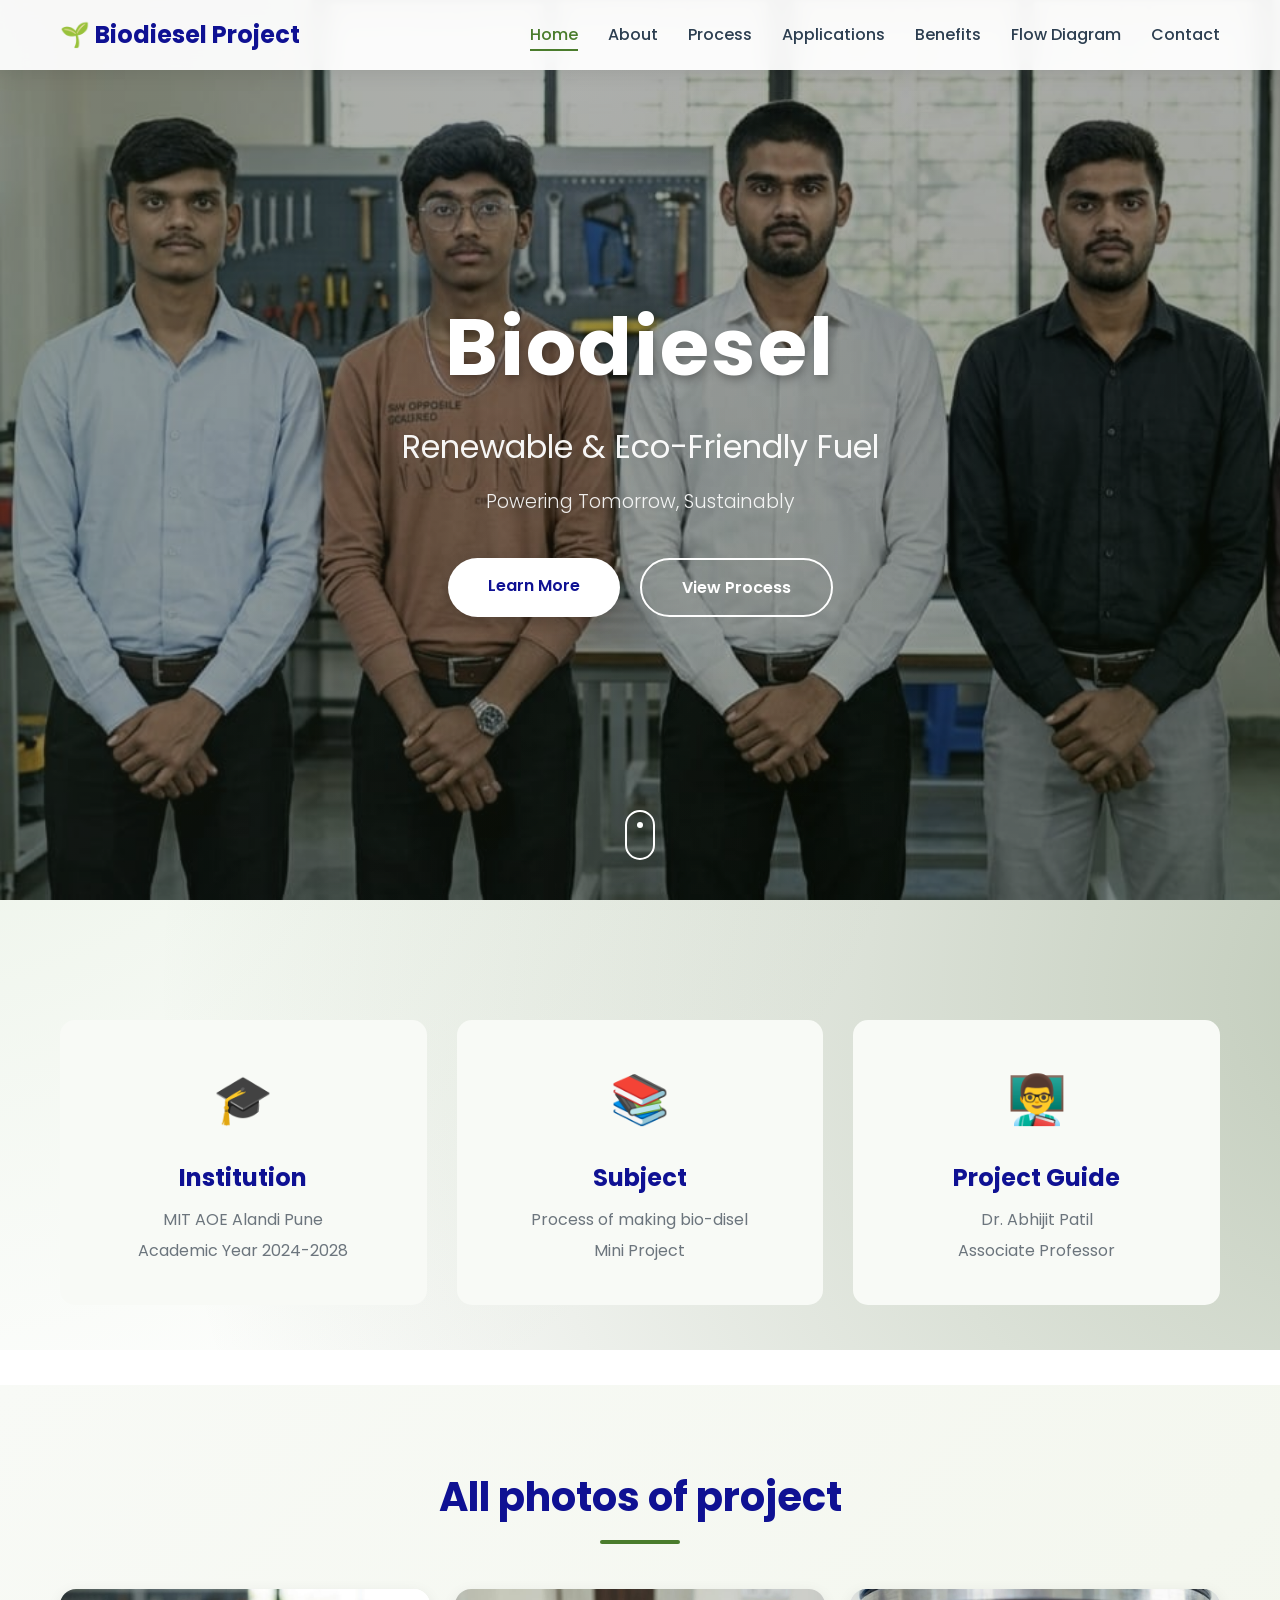
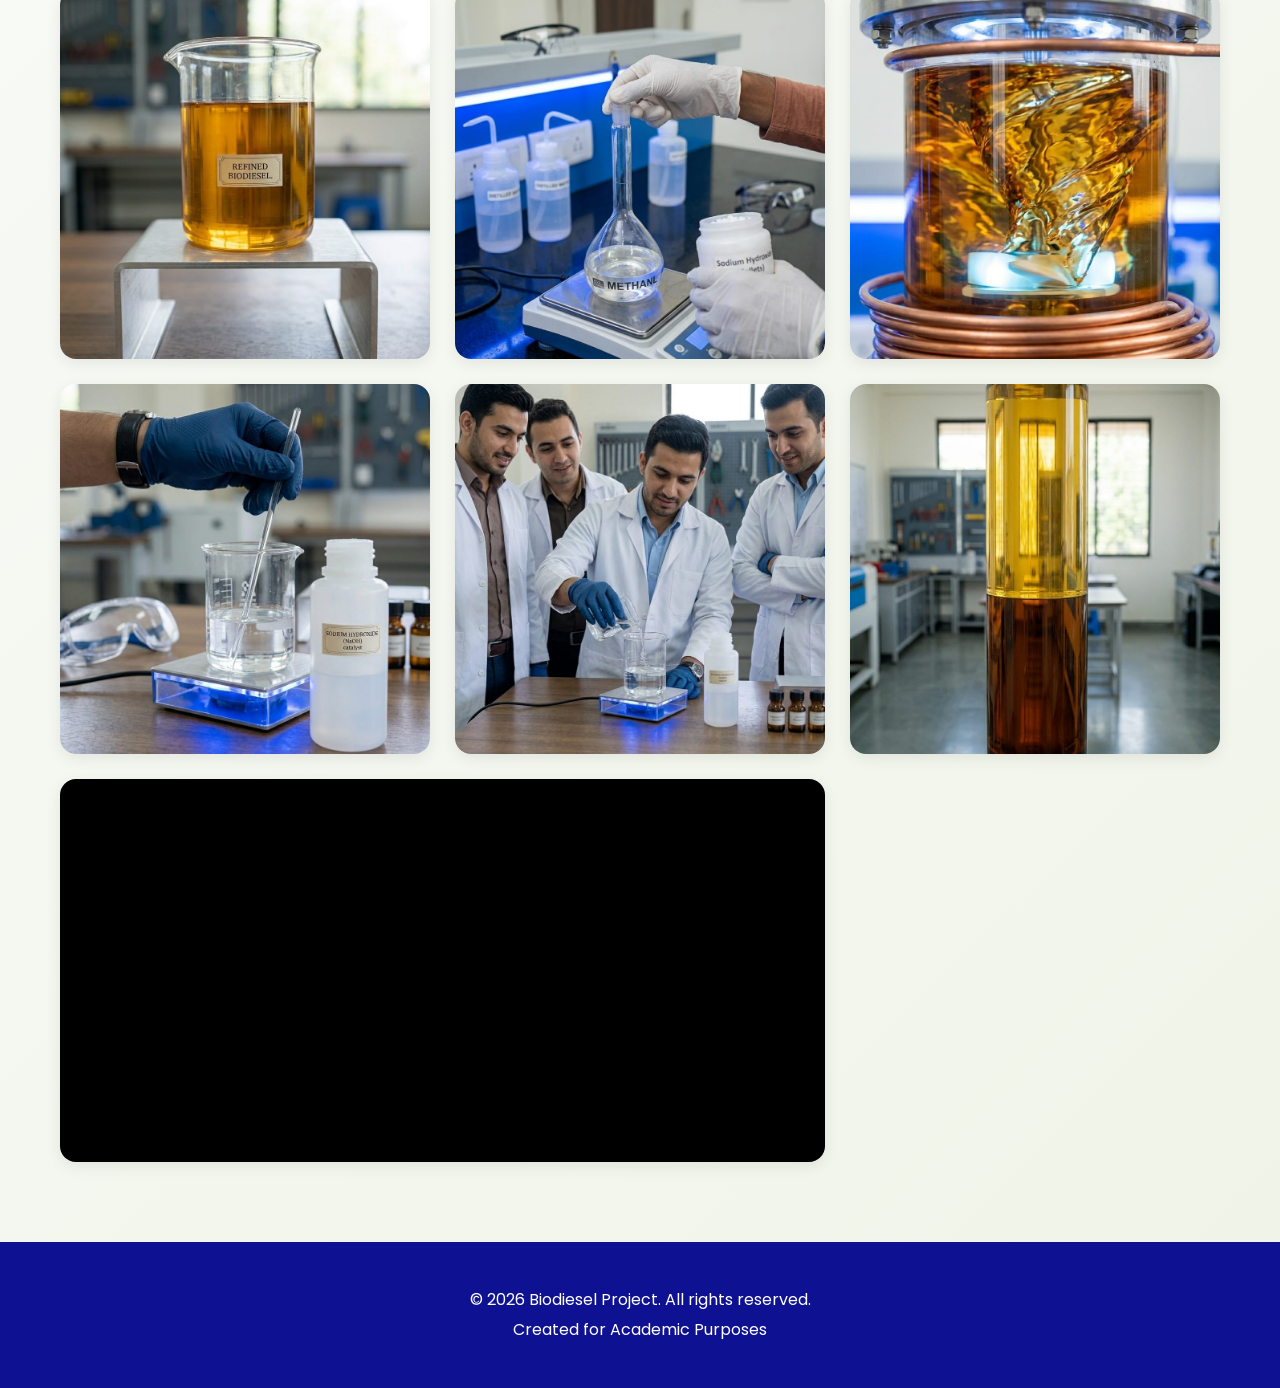
==== commit 64b57bc7: "yes" ====
--- a/index.html
+++ b/index.html
@@ -18,7 +18,7 @@
                 <li><a href="process.html" class="nav-link">Process</a></li>
                 <li><a href="applications.html" class="nav-link">Applications</a></li>
                 <li><a href="benefits.html" class="nav-link">Benefits</a></li>
-                <li><a href="future.html" class="nav-link">Future Scope</a></li>
+                <li><a href="future.html" class="nav-link">Flow Diagram</a></li>
                 <li><a href="contact.html" class="nav-link">Contact</a></li>
             </ul>
             <div class="hamburger">
